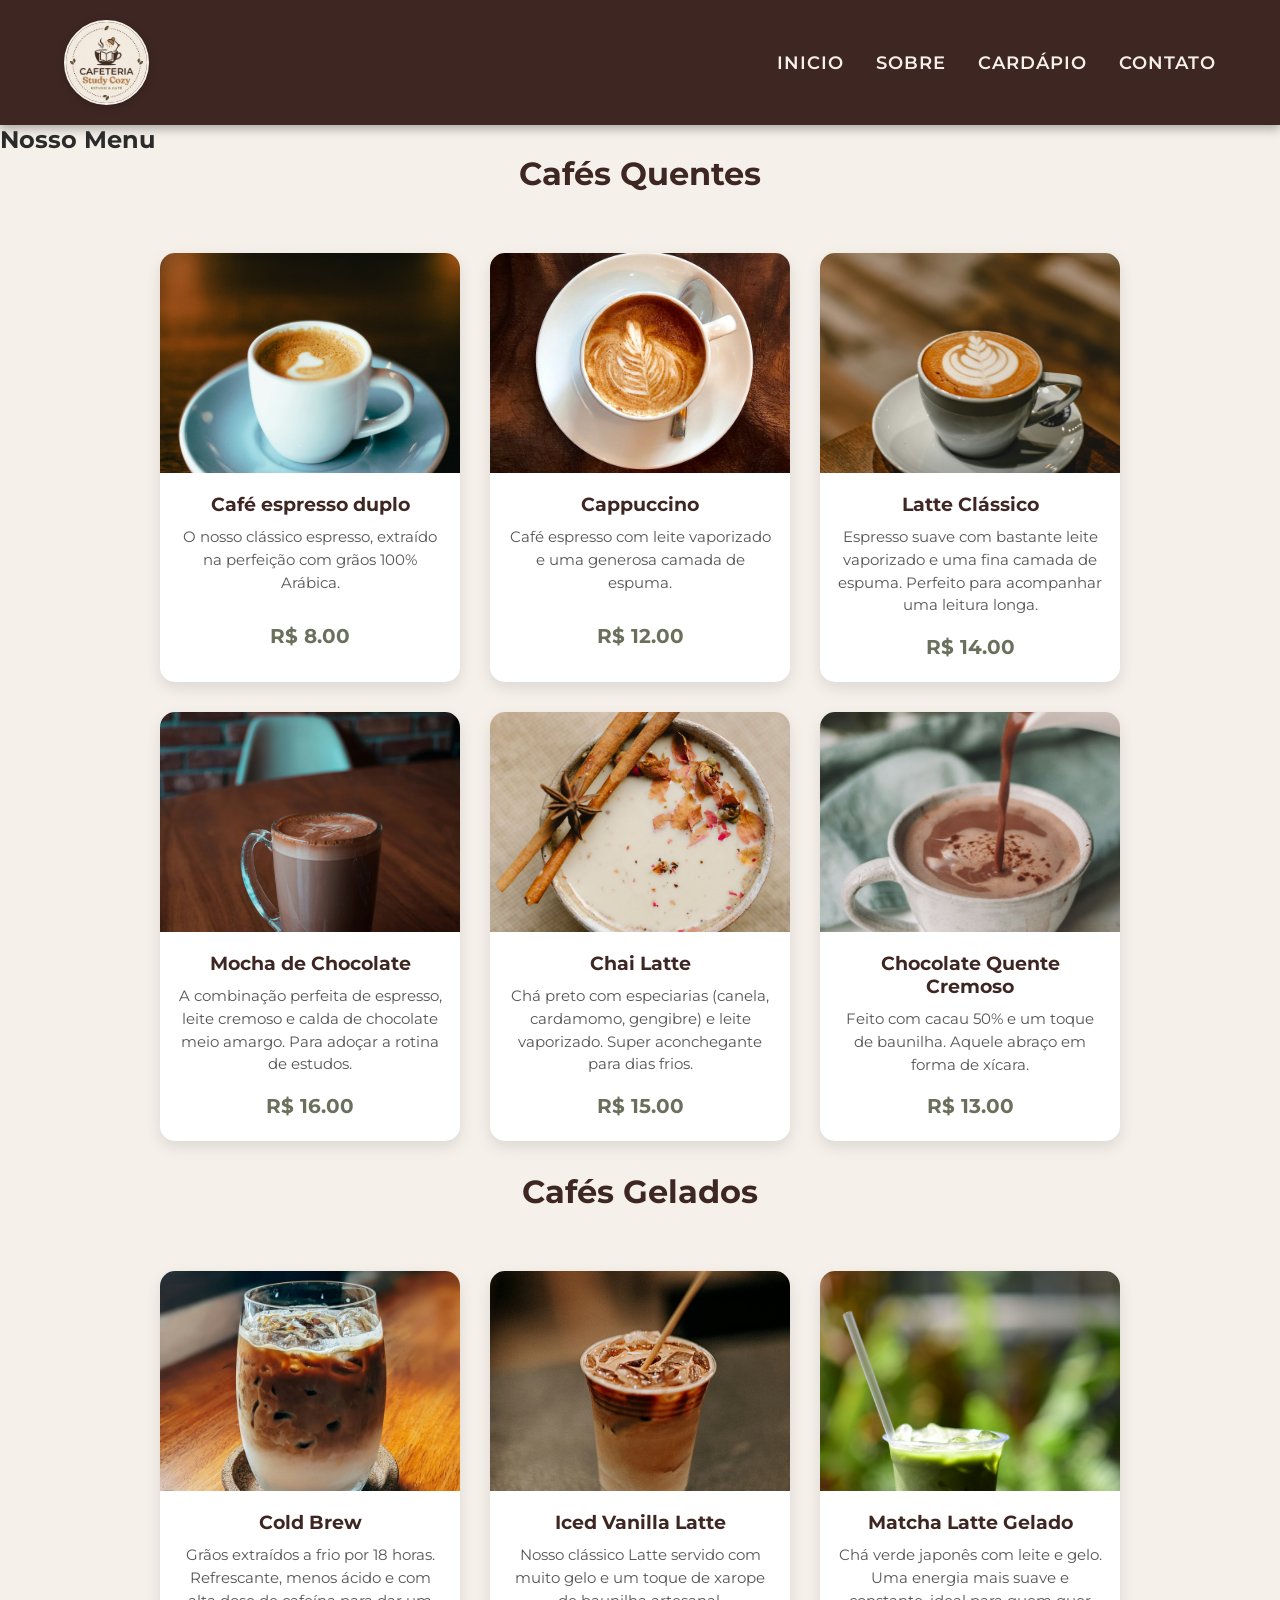
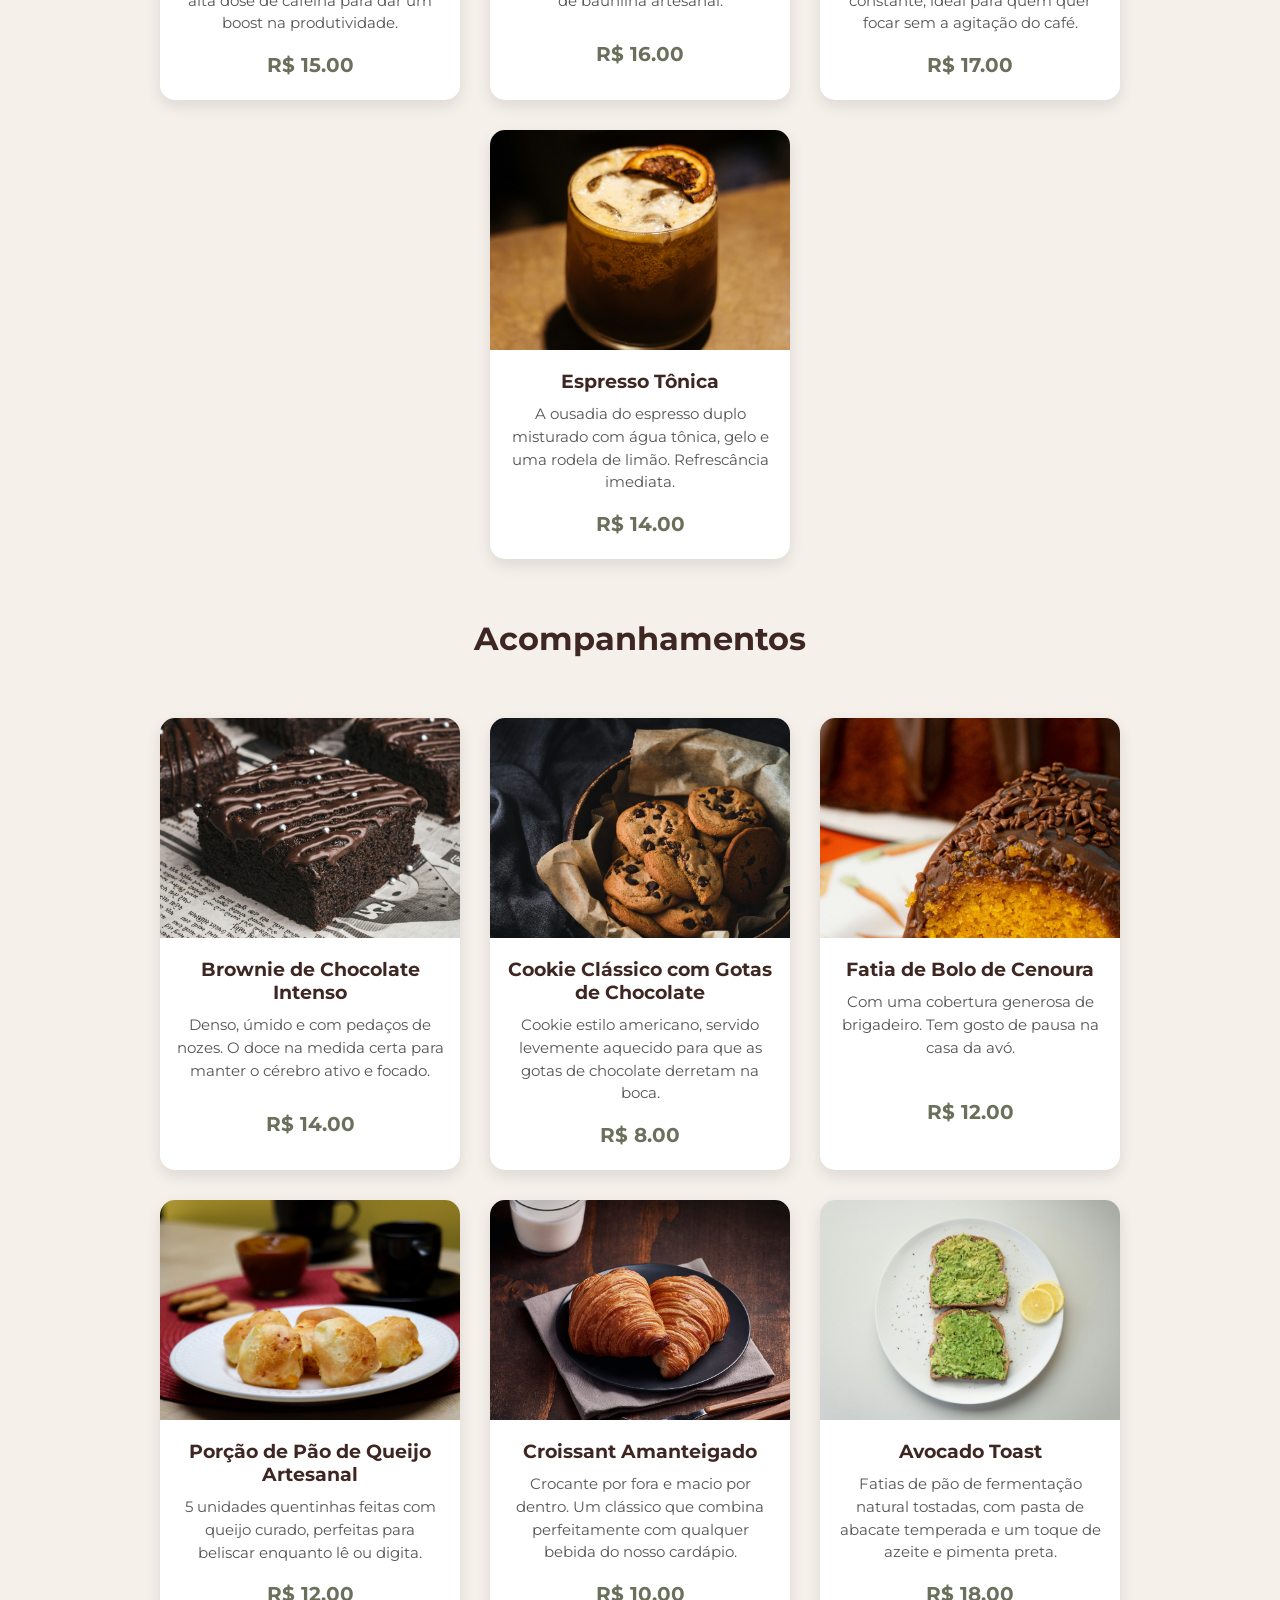
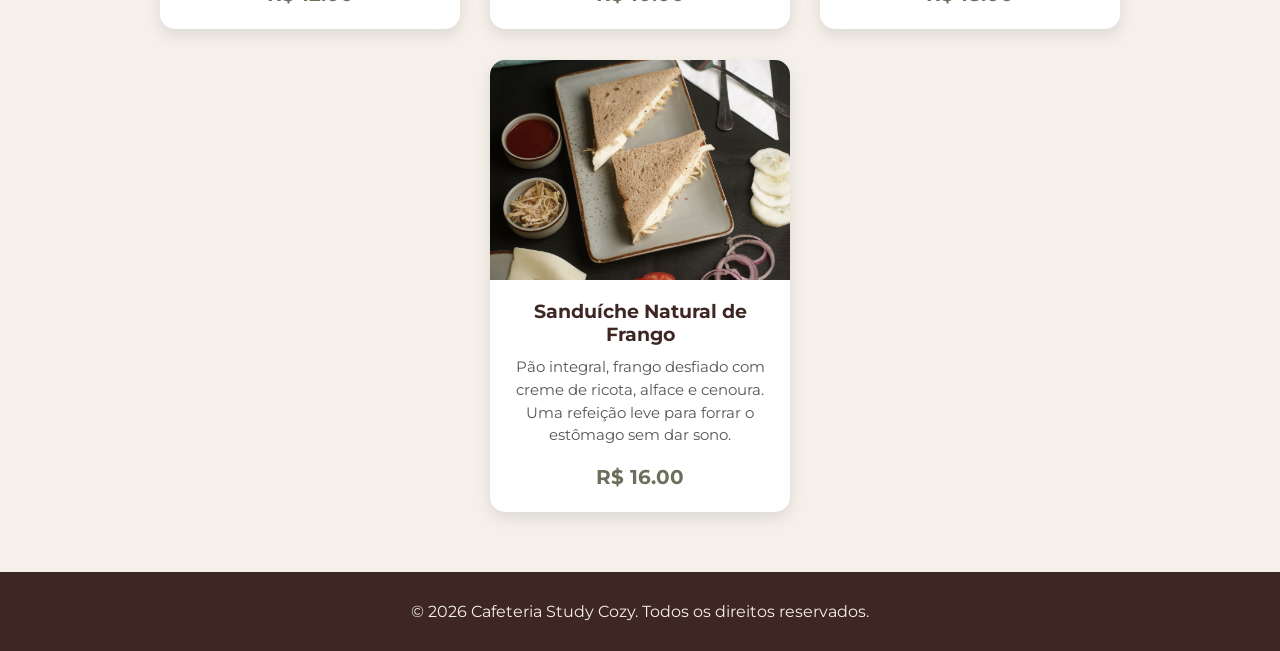
==== cardapio.html @ b6121686 "Add files via upload" ====
<!DOCTYPE html>
<html lang="pt-br">
<head>
  <meta charset="UTF-8">
  <meta name="viewport" content="width=device-width, initial-scale=1.0">
  <link rel="preconnect" href="https://fonts.googleapis.com">
  <link rel="preconnect" href="https://fonts.gstatic.com" crossorigin>
  <link href="https://fonts.googleapis.com/css2?family=Montserrat:wght@400;600&family=Playfair+Display:wght@700&display=swap" rel="stylesheet">
  <link rel="stylesheet" href="style.css">
  <title>Cafeteria Study Cozy</title>
</head>
<body>
  <header>
    <img src="images/logo_studycozy_alta_qualidade.png" alt="Logo site" class="Logo">
    <input type="checkbox" id="menu-toggle" class="checkbox-escondido">
    <label for="menu-toggle" class="menu-hamburguer">☰</label>
    <nav>
      <ul id = "menu">
        <li><a href="index.html">Inicio</a></li>
        <li><a href="sobre.html">Sobre</a></li>
        <li><a href="cardapio.html">Cardápio</a></li>
        <li><a href="contato.html">Contato</a></li>                
      </ul>
    </nav>
  </header>
  <main>
    <section id="Cardapio">
      <h1>Nosso Menu</h1>
      <div class="cardapio-bebidas">
        <h2>Cafés Quentes</h2>

        <article class="card-produto">
          <img src="images/Expresso duplo.jpg" alt="Café espresso duplo">
          <h3>Café espresso duplo</h3>
          <p>O nosso clássico espresso, extraído na perfeição com grãos 100% Arábica.</p>
          <p class="preco">R$ 8.00</p>
        </article>

        <article class="card-produto">
          <img src="images/Cappuccino.jpg" alt="Café Cappuccino">
          <h3>Cappuccino</h3>
          <p>Café espresso com leite vaporizado e uma generosa camada de espuma.</p>
          <p class="preco">R$ 12.00</p>
        </article>

        <article class="card-produto">
          <img src="images/Lattle Classiico.jpg" alt="Café Latte Clássico">
          <h3>Latte Clássico</h3>
          <p>Espresso suave com bastante leite vaporizado e uma fina camada de espuma. Perfeito para acompanhar uma leitura longa.</p>
          <p class="preco">R$ 14.00</p>
        </article>
        
        <article class="card-produto">
          <img src="images/Mocha de Chocolate.jpg" alt="Café Mocha de Chocolate">
          <h3>Mocha de Chocolate</h3>
          <p>A combinação perfeita de espresso, leite cremoso e calda de chocolate meio amargo. Para adoçar a rotina de estudos.</p>
          <p class="preco">R$ 16.00</p>
        </article>

        <article class="card-produto">
          <img src="images/Chai Latte.jpg" alt="Café Chai Latte">
          <h3>Chai Latte</h3>
          <p>Chá preto com especiarias (canela, cardamomo, gengibre) e leite vaporizado. Super aconchegante para dias frios.</p>
          <p class="preco">R$ 15.00</p>
        </article>

        <article class="card-produto">
          <img src="images/Chocolate quente cremoso.jpg" alt="Chocolate Quente Cremoso">
          <h3>Chocolate Quente Cremoso</h3>
          <p>Feito com cacau 50% e um toque de baunilha. Aquele abraço em forma de xícara.</p>
          <p class="preco">R$ 13.00</p>
        </article>

        <h2>Cafés Gelados</h2>

        <article class="card-produto">
          <img src="images/Cold Brew.jpg" alt="Café gelado Cold Brew">
          <h3>Cold Brew</h3>
          <p>Grãos extraídos a frio por 18 horas. Refrescante, menos ácido e com alta dose de cafeína para dar um boost na produtividade.</p>
          <p class="preco">R$ 15.00</p>
        </article>

        <article class="card-produto">
          <img src="images/Iced Vanilla Latte.jpg" alt="Café Iced Vanilla Latte">
          <h3>Iced Vanilla Latte</h3>
          <p>Nosso clássico Latte servido com muito gelo e um toque de xarope de baunilha artesanal.</p>
          <p class="preco">R$ 16.00</p>
        </article>

        <article class="card-produto">
          <img src="images/Matcha Latte Gelado.jpg" alt="Café Matcha Latte Gelado">
          <h3>Matcha Latte Gelado</h3>
          <p>Chá verde japonês com leite e gelo. Uma energia mais suave e constante, ideal para quem quer focar sem a agitação do café.</p>
          <p class="preco">R$ 17.00</p>
        </article>

        <article class="card-produto">
          <img src="images/Espresso Tônica.jpg" alt="Café Espresso Tônica">
          <h3>Espresso Tônica</h3>
          <p>A ousadia do espresso duplo misturado com água tônica, gelo e uma rodela de limão. Refrescância imediata.</p>
          <p class="preco">R$ 14.00</p>
        </article>
      </div>

      <div class="cardapio-comida">
        <h2>Acompanhamentos</h2>

        <article class="card-produto">
          <img src="images/brownie.jpg" alt="brownie de chocolate">
          <h3>Brownie de Chocolate Intenso</h3>
          <p>Denso, úmido e com pedaços de nozes. O doce na medida certa para manter o cérebro ativo e focado.</p>
          <p class="preco">R$ 14.00</p>
        </article>

        <article class="card-produto">
          <img src="images/cookie.jpg" alt="Cookie Clássico">
          <h3>Cookie Clássico com Gotas de Chocolate</h3>
          <p>Cookie estilo americano, servido levemente aquecido para que as gotas de chocolate derretam na boca.</p>
          <p class="preco">R$ 8.00</p>
        </article>

        <article class="card-produto">
          <img src= "images/bolo de cenoura.jpg" alt="Fatia de bolo">
          <h3>Fatia de Bolo de Cenoura</h3>
          <p>Com uma cobertura generosa de brigadeiro. Tem gosto de pausa na casa da avó.</p>
          <p class="preco">R$ 12.00</p>
        </article>

        <article class="card-produto">
          <img src="images/pao de queijo.jpg" alt="Porção de pao de queijo">
          <h3>Porção de Pão de Queijo Artesanal</h3>
          <p>5 unidades quentinhas feitas com queijo curado, perfeitas para beliscar enquanto lê ou digita.</p>
          <p class="preco">R$ 12.00</p>
        </article>

        <article class="card-produto">
          <img src="images/croissant.jpg" alt="Croissant">
          <h3>Croissant Amanteigado</h3>
          <p>Crocante por fora e macio por dentro. Um clássico que combina perfeitamente com qualquer bebida do nosso cardápio.</p>
          <p class="preco">R$ 10.00</p>
        </article>

        <article class="card-produto">
          <img src="images/abacate torrado.jpg" alt="Torrada com abacate">
          <h3>Avocado Toast</h3>
          <p>Fatias de pão de fermentação natural tostadas, com pasta de abacate temperada e um toque de azeite e pimenta preta.</p>
          <p class="preco">R$ 18.00</p>
        </article>

        <article class="card-produto">
          <img src="images/sanduiche natural.jpg" alt="Sanduíche Natural de Frango">
          <h3>Sanduíche Natural de Frango</h3>
          <p>Pão integral, frango desfiado com creme de ricota, alface e cenoura. Uma refeição leve para forrar o estômago sem dar sono.</p>
          <p class="preco">R$ 16.00</p>
        </article>
      </div>
    </section>
  </main>
  <footer>
    <div class="rodape">
      <p>&copy; 2026 Cafeteria Study Cozy. Todos os direitos reservados.</p>
    </div>
  </footer>
</body>
</html>
---- style.css ----
* {
  margin: 0px;
  padding: 0px;
  box-sizing: border-box;
}
.Logo {
  width: 85px;
  height: 85px;
  border-radius: 50%;
  object-fit: cover;
  border: 2px solid #f5f0ea;
  box-shadow: 0 2px 8px rgba(0, 0, 0, 0.2);
}
body {
  display: flex;
  flex-direction: column;
  min-height: 100vh;
  background-color: #f5f0ea;
  color: #2b2b2b;
  font-family: "Montserrat", sans-serif;
}
h1 h2 h3 {
  font-family: "Playfair Display", serif;
}
main {
  flex: 1;
  display: flex;
  flex-direction: column;
}
footer {
  background-color: #3e2723;
  color: #f5f0ea;
  text-align: center;
  padding: 30px 20px;
  margin-top: 0px;
}
header {
  display: flex;
  justify-content: space-between;
  align-items: center;
  padding: 20px 5%;
  background-color: #3e2723;
  box-shadow: 0 4px 10px rgba(0, 0, 0, 0.3);
}
nav ul {
  display: flex;
  gap: 32px;
  list-style: none;
}
nav a {
  color: #f5f0ea;
  text-decoration: none;
  font-size: 1.1rem;
  font-weight: 600;
  text-transform: uppercase;
  letter-spacing: 1px;
  transition: color 0.3s ease;
}
nav a:hover {
  color: #d4a373;
}
#inicio {
  flex: 1;
  display: flex;
  flex-direction: column;
  align-items: center;
  text-align: center;
  justify-content: center;
  padding: 100px 5%;
  gap: 20px;
  background-image:
    linear-gradient(rgba(0, 0, 0, 0.6), rgba(0, 0, 0, 0.6)),
    url("images/Cafeteria interior.jpg");
  background-size: cover;
  background-position: center;
  color: #f5f0ea;
}
#inicio h1 {
  font-size: 3rem;
  color: #f5f0ea;
  margin-bottom: 20px;
}
#inicio p {
  max-width: 700px;
  line-height: 1.6;
}
.botao-reserva {
  background-color: #6b705c;
  color: white;
  border: none;
  padding: 15px 30px;
  border-radius: 8px;
  font-weight: bold;
  cursor: pointer;
  text-decoration: none;
  display: inline-block;
}
.botao-reserva:hover {
  background-color: #3e2723;
}
#sobre {
  display: flex;
  flex-wrap: wrap;
  align-items: center;
  justify-content: center;
  gap: 40px;
  padding: 80px 5%;
}
.imagem-pagina-sobre img,
.graos-sobre img {
  width: 100%;
  max-width: 450px;
  border-radius: 12px;
  object-fit: cover;
  box-shadow: 0 4px 15px rgba(0, 0, 0, 0.1);
}
.imagem-pagina-sobre,
.texto-sobre,
.graos-sobre,
.texto-graos {
  flex: 1 1 40%;
  min-width: 300px;
}
.texto-sobre {
  color: #2b2b2b;
  line-height: 1.8;
}
.texto-graos {
  color: #2b2b2b;
  line-height: 1.8;
}
.texto-sobre h2 {
  color: #3e273e;
  margin-bottom: 20px;
  font-size: 2.2rem;
}
#sobre h2 {
  color: #3e2723;
  margin-bottom: 20px;
}
.cardapio-bebidas,
.cardapio-comida {
  display: flex;
  flex-wrap: wrap;
  justify-content: center;
  gap: 30px;
  margin-bottom: 60px;
  padding: 0 5%;
}
.cardapio-bebidas h2,
.cardapio-comida h2 {
  width: 100%;
  text-align: center;
  color: #3e2723;
  margin-bottom: 30px;
  font-size: 2rem;
}
.card-produto {
  background-color: #ffffff;
  width: 300px;
  border-radius: 15px;
  box-shadow: 0 6px 15px rgba(0, 0, 0, 0.1);
  overflow: hidden;
  display: flex;
  flex-direction: column;
  text-align: center;
  transition: transform 0.3s;
  will-change: transform;
  transform: translateY(0);
}
.card-produto:hover {
  transform: translateY(-10px);
}
.card-produto img {
  width: 100%;
  height: 220px;
  object-fit: cover;
}
.card-produto h3 {
  color: #3e2723;
  margin: 20px 15px 10px 15px;
}
.card-produto p {
  color: #555;
  margin: 0 15px 15px 15px;
  font-size: 0.95rem;
  line-height: 1.5;
  flex-grow: 1;
}
.card-produto .preco {
  font-size: 1.25rem;
  font-weight: bold;
  color: #6b705c;
  margin-bottom: 20px;
}
#contato {
  display: flex;
  flex-wrap: wrap;
  justify-content: space-between;
  gap: 50px;
  padding: 60px 5%;
}
#contato > h1 {
  width: 100%;
  text-align: center;
  color: #3e2723;
  margin-bottom: 20px;
}
.formulario-contato,
.informacoes-contato {
  flex: 1 1 45%;
  min-width: 300px;
}
.informacoes-contato {
  background-color: #f5f0ea;
  padding: 40px;
  border-radius: 15px;
  color: #3e2723;
}
.informacoes-contato h2 {
  margin-bottom: 25px;
}
.informacoes-contato p {
  margin-bottom: 15px;
  line-height: 1.6;
}
form label {
  display: block;
  font-weight: bold;
  color: #3e2723;
  margin-bottom: 8px;
  margin-top: 20px;
}
form input,
form select,
form textarea {
  width: 100%;
  padding: 12px 15px;
  border: 1px solid #ccc;
  border-radius: 8px;
  font-family: inherit;
  font-size: 1rem;
}
form input:focus,
form select:focus,
form textarea:focus {
  outline: none;
  border-color: #6b705c;
  box-shadow: 0 0 5px rgba(107, 112, 92, 0.3);
}
form button {
  background-color: #6b705c;
  color: white;
  border: none;
  padding: 15px 30px;
  border-radius: 8px;
  font-weight: bold;
  cursor: pointer;
  width: 100%;
  margin-top: 30px;
  font-size: 1.1rem;
  transition: background-color 0.3s;
}
form button:hover {
  background-color: #3e2723;
}
form textarea {
  resize: none;
}
.menu-hamburguer {
  display: none;
  background: none;
  border: none;
  color: #f5f0ea;
  font-size: 2rem;
  cursor: pointer;
}
#menu-toggle {
  display: none;
}
/* Responsividade*/

@media (max-width: 768px) {
  header {
    flex-wrap: wrap;
    padding: 15px 5%;
  }
  .menu-hamburguer {
    display: block;
  }
  nav {
    width: 100%;
  }
  nav ul {
    display: none;
    flex-direction: column;
    text-align: center;
    gap: 15px;
    padding-top: 20px;
    width: 100%;
  }
  #inicio h1 {
    font-size: 2.2rem;
  }
  #sobre {
    flex-direction: column;
    padding: 40px 20px;
    text-align: center;
  }
  .imagem-pagina-sobre img {
    max-width: 100%;
  }
  .sobre, .formulario-contato, .informacoes-contato {
    flex: 1 1 100%;
  }
  #menu-toggle:checked ~ nav ul {
    display: flex;
  }
}
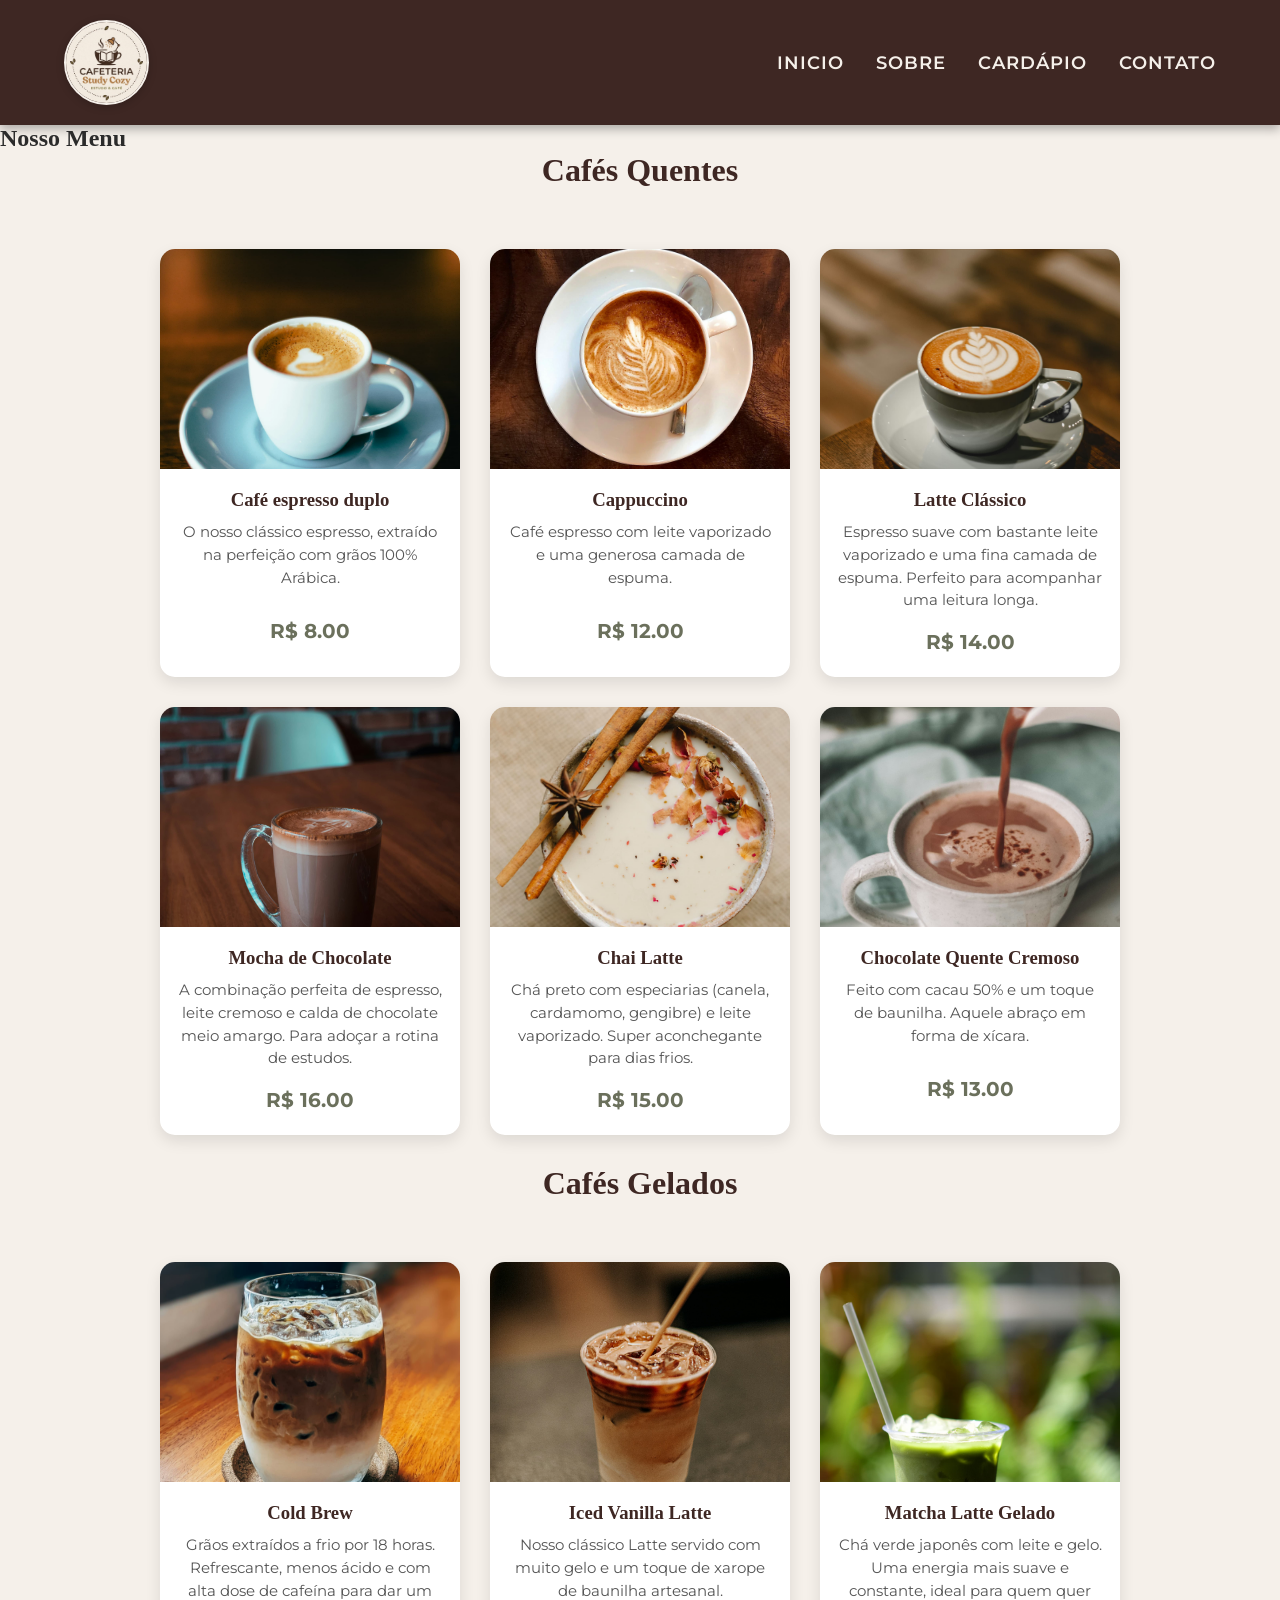
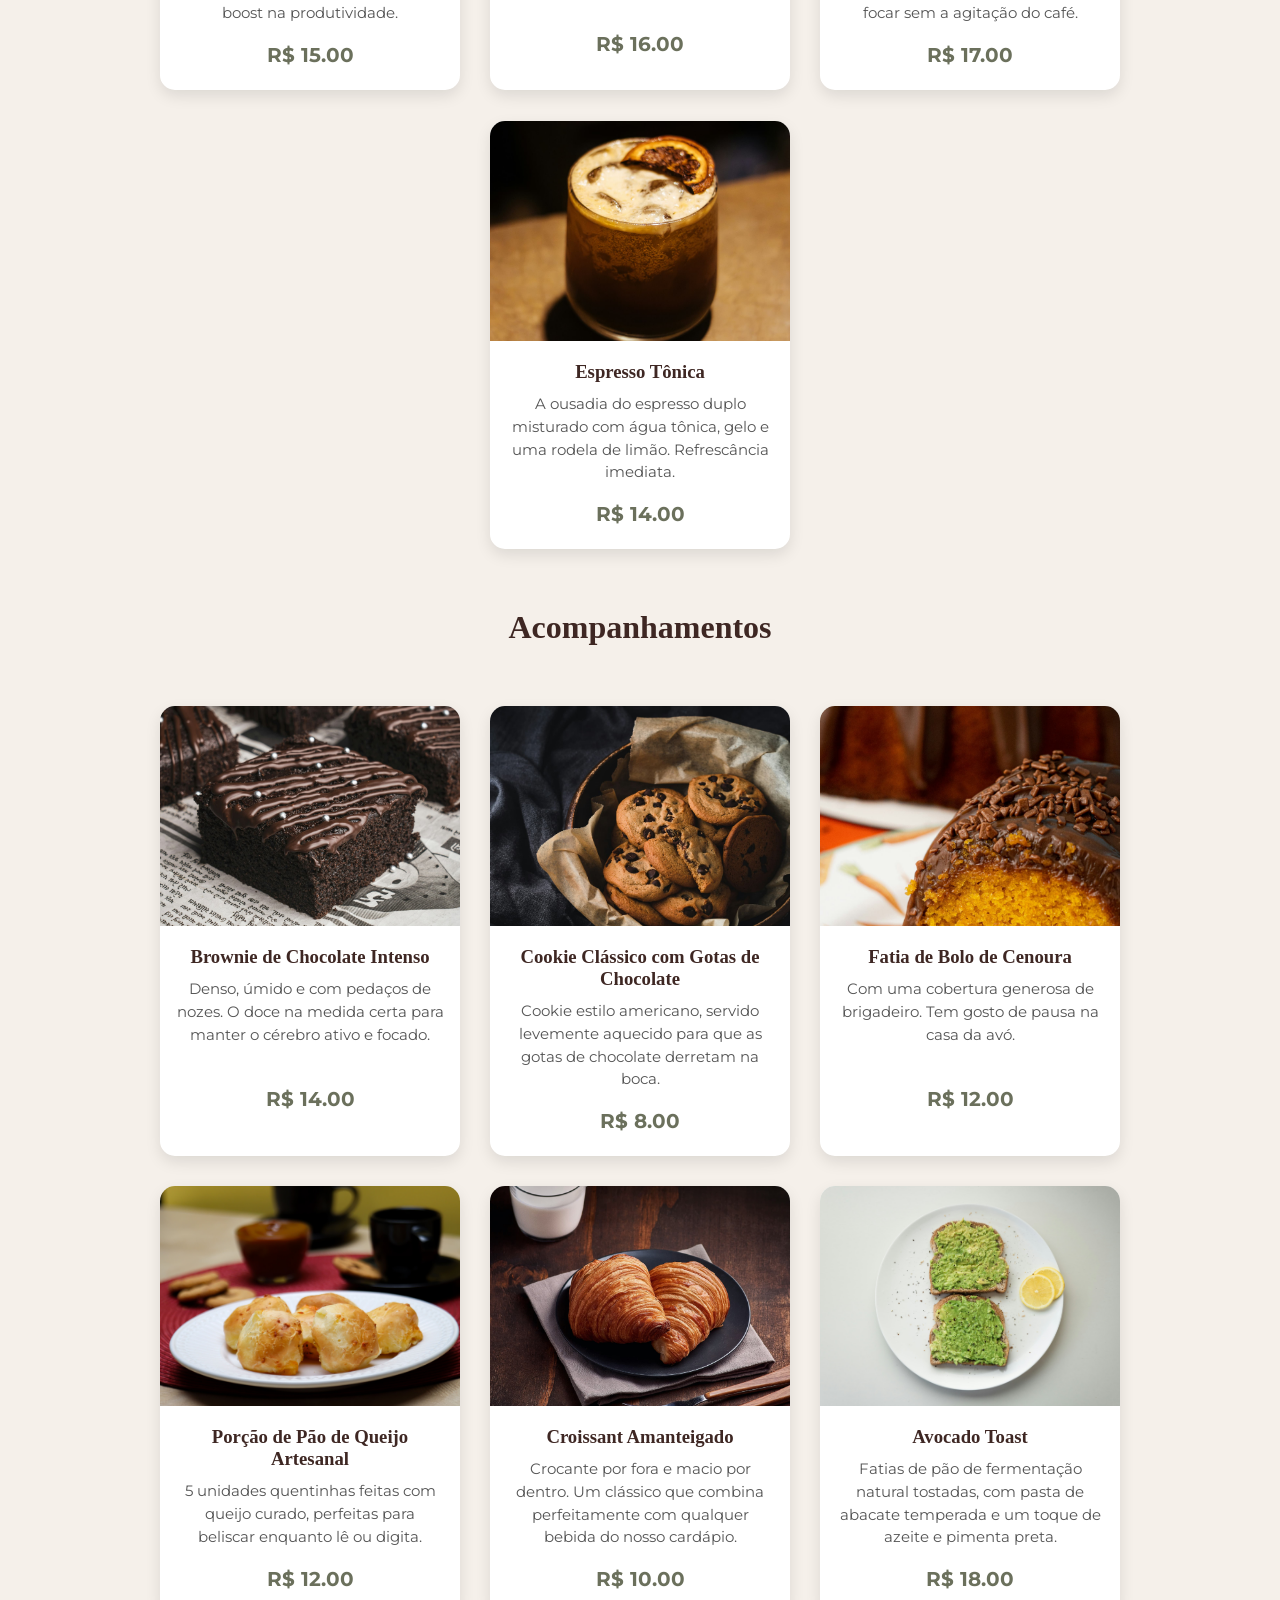
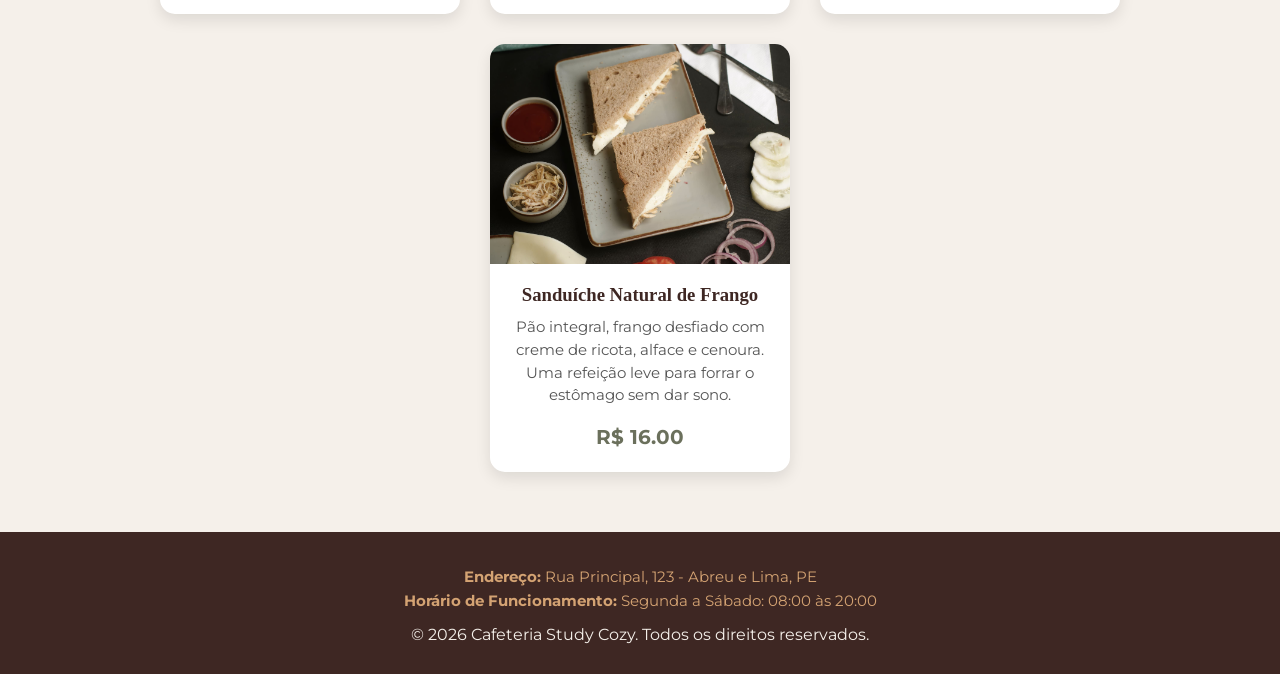
==== commit 8b0eb4be: "Projeto Atualizado" ====
--- a/cardapio.html
+++ b/cardapio.html
@@ -158,6 +158,10 @@
   </main>
   <footer>
     <div class="rodape">
+      <div class="contato-rodape">
+        <p><strong>Endereço:</strong> Rua Principal, 123 - Abreu e Lima, PE</p>
+        <p><strong>Horário de Funcionamento:</strong> Segunda a Sábado: 08:00 às 20:00</p>
+      </div>
       <p>&copy; 2026 Cafeteria Study Cozy. Todos os direitos reservados.</p>
     </div>
   </footer>
--- a/style.css
+++ b/style.css
@@ -19,7 +19,7 @@
   color: #2b2b2b;
   font-family: "Montserrat", sans-serif;
 }
-h1 h2 h3 {
+h1, h2, h3 {
   font-family: "Playfair Display", serif;
 }
 main {
@@ -33,6 +33,14 @@
   text-align: center;
   padding: 30px 20px;
   margin-top: 0px;
+}
+.contato-rodape {
+  margin-bottom: 15px;
+  font-size: 0.95rem;
+  color: #d4a373;
+}
+.contato-rodape p {
+  margin: 5px 0;
 }
 header {
   display: flex;
@@ -98,6 +106,45 @@
 .botao-reserva:hover {
   background-color: #3e2723;
 }
+#infraestrutura {
+  padding: 60px 5%;
+  text-align: center;
+  background-color: #ffffff;
+}
+#infraestrutura h2 {
+  color: #3e2723;
+  margin-bottom: 40px;
+  font-size: 2.2rem;
+}
+.cards-infra {
+  display: flex;
+  flex-wrap: wrap;
+  justify-content: center;
+  gap: 30px;
+}
+.card-infra {
+  flex: 1 1 250px;
+  max-width: 300px;
+  padding: 30px 20px;
+  background-color: #f5f0ea;
+  border-radius: 12px;
+  box-shadow: 0 4px 10px rgba(0, 0, 0, 0.05);
+}
+.card-infra img {
+  width: 60px;
+  height: 60px;
+  margin-bottom: 20px;
+}
+.card-infra h3 {
+  color: #3e2723;
+  margin-bottom: 15px;
+  font-size: 1.3rem;
+}
+.card-infra p {
+  color: #2b2b2b;
+  font-size: 0.95rem;
+  line-height: 1.6;
+}
 #sobre {
   display: flex;
   flex-wrap: wrap;
